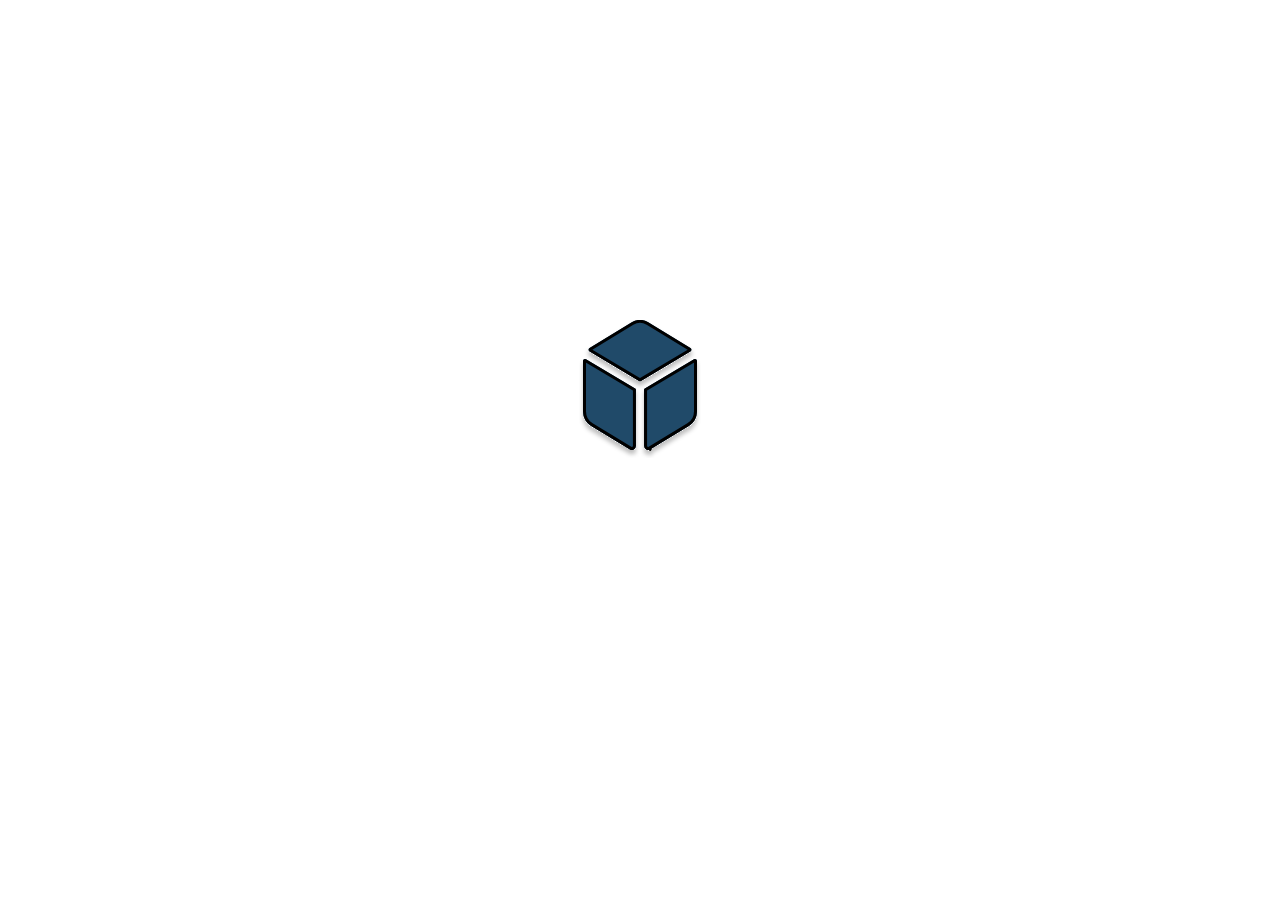
==== index.html @ 1a3fbafe "first commit" ====
<!DOCTYPE html>
<html lang="en">
<head>
    <meta charset="UTF-8">
    <meta name="viewport" content="width=device-width, initial-scale=1.0">
    <title>Document</title>
    <link rel="stylesheet" href="style.css">
</head>
<body>
    <div class="cont-1">
    <svg width="122" height="138" viewBox="0 0 122 138" fill="none" xmlns="http://www.w3.org/2000/svg">
        <g filter="url(#filter0_d_1_26)">
        <path d="M111.432 27.9179L69.1963 2.30417C64.1299 -0.768056 57.8675 -0.768056 52.8012 2.30417L10.5677 27.9179C9.21397 28.738 9.22161 30.7794 10.583 31.5893L61 61.5854L111.42 31.5893C112.781 30.7794 112.789 28.7405 111.432 27.9179ZM114.954 39.2495L65.0714 68.9257V125.754C65.0714 129.024 68.4787 131.063 71.1913 129.418L109.911 105.937C114.918 102.9 118 97.3196 118 91.2869V41.0903C118 39.4628 116.31 38.4421 114.954 39.2495ZM4 41.0903V91.2869C4 97.3222 7.08157 102.9 12.0894 105.937L50.8087 129.415C53.5238 131.061 56.9286 129.024 56.9286 125.752V68.9257L7.04594 39.2495C5.68964 38.4421 4 39.4628 4 41.0903Z" fill="#204A69"/>
        <path d="M11.3449 29.2008L11.3456 29.2004L53.5789 3.58677C53.579 3.58676 53.579 3.58674 53.579 3.58673C58.1674 0.804408 63.8302 0.804425 68.4185 3.58675L110.654 29.2004C110.654 29.2004 110.654 29.2004 110.654 29.2004C110.834 29.3097 110.946 29.5066 110.945 29.753C110.944 29.9995 110.831 30.1938 110.653 30.3002L61 59.84L11.35 30.3002L11.3499 30.3002C11.1717 30.1941 11.0582 29.9993 11.0572 29.7514C11.0562 29.5033 11.1682 29.3079 11.3449 29.2008ZM115.721 40.5387L115.721 40.5384C115.887 40.4396 116.055 40.4468 116.21 40.5407C116.37 40.6372 116.5 40.8218 116.5 41.0903V91.2869C116.5 96.8145 113.676 101.9 109.133 104.654L109.133 104.655L70.4135 128.135L71.1913 129.418L70.4134 128.135C68.7924 129.119 66.5714 127.964 66.5714 125.754V69.7787L115.721 40.5387ZM6.27865 40.5384L6.27902 40.5387L55.4286 69.7787V125.752C55.4286 127.963 53.211 129.117 51.5865 128.133C51.5863 128.133 51.5862 128.133 51.5861 128.133L12.8672 104.654C8.32386 101.899 5.5 96.8169 5.5 91.2869V41.0903C5.5 40.8218 5.63035 40.6372 5.79011 40.5407C5.9454 40.4468 6.11268 40.4396 6.27865 40.5384Z" stroke="black" stroke-width="3" stroke-linejoin="round"/>
        </g>
        <defs>
        <filter id="filter0_d_1_26" x="0" y="0" width="122" height="138" filterUnits="userSpaceOnUse" color-interpolation-filters="sRGB">
        <feFlood flood-opacity="0" result="BackgroundImageFix"/>
        <feColorMatrix in="SourceAlpha" type="matrix" values="0 0 0 0 0 0 0 0 0 0 0 0 0 0 0 0 0 0 127 0" result="hardAlpha"/>
        <feOffset dy="4"/>
        <feGaussianBlur stdDeviation="2"/>
        <feComposite in2="hardAlpha" operator="out"/>
        <feColorMatrix type="matrix" values="0 0 0 0 0 0 0 0 0 0 0 0 0 0 0 0 0 0 0.25 0"/>
        <feBlend mode="normal" in2="BackgroundImageFix" result="effect1_dropShadow_1_26"/>
        <feBlend mode="normal" in="SourceGraphic" in2="effect1_dropShadow_1_26" result="shape"/>
        </filter>
        </defs>
        </svg>
    </div>
        
</body>
</html>
---- style.css ----
*{
    margin: 0;
    padding: 0;
    box-sizing: border-box;
    font-family: system-ui, -apple-system, BlinkMacSystemFont, 'Segoe UI', Roboto, Oxygen, Ubuntu, Cantarell, 'Open Sans', 'Helvetica Neue', sans-serif;
}

.cont-1{
    display: flex;
    justify-content: center;
    margin-top: 20rem;
}

.svg-flex{
    display: flex;
    flex-direction: column;
    align-items: center;
}

.cont-2{
    display: flex;
    flex-direction: column;
    align-items: center;
    justify-content: center;
    margin-top: 10%;
}

.cont-3{
    display: flex;
    flex-direction: column;
    align-items: center;
    justify-content: center;
    margin-top: 5%;
}

.info{
    display: flex;
    flex-direction: column;
    align-items: center;
}

.bottom{
    margin-bottom: 15px;
}

input{
    padding-left: 14px;
    height: 45px;
    width: 350px;
    border-radius: 10px;
}

.link{
    background-color: #4f4f4f;
    width: 350px;
    height: 45px;
    text-align: center;
    text-decoration: none;
    color: white;
    padding: 10px;
    border-radius: 10px;
    margin-bottom: 10px;
}

.line{
    display: flex;
    align-items: center;
    gap: 10px;
    margin-bottom: 10px;
}

.line-1, .line-2{
    width: 150px;
    height: 1px;
    background-color: #4f4f4f;
}

.sign-up{
    text-align: center;
}

.google-1{
    display: flex;
    align-items: center;
    gap: 10px;
    text-decoration: none;
    text-align: center;
    color: #282828;
    font-weight: 600;
    border: 1px solid #4f4f4f;
    width: 350px;
    padding-top: 0.3rem;
    padding-bottom: 0.3rem;
    padding-left: 4rem;
    border-radius: 10px;
    margin-bottom: 10px;
}


@media only screen and (max-width: 768px){
    body{
        margin-top: 20rem;
    }
  }
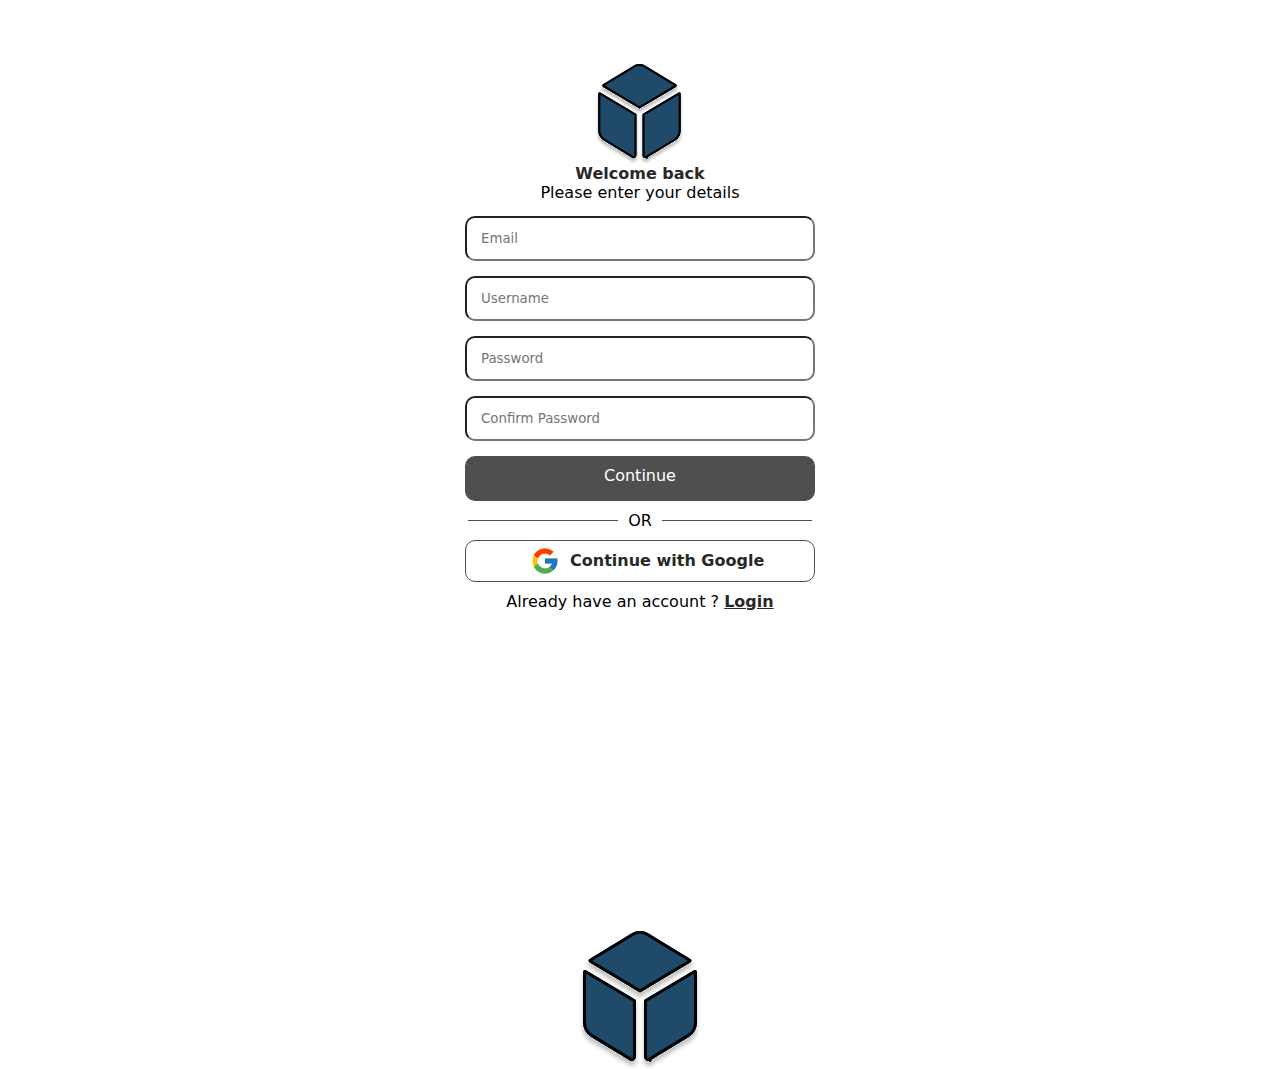
==== commit f935fc8c: "tweaks" ====
--- a/index.html
+++ b/index.html
@@ -1,14 +1,56 @@
 <!DOCTYPE html>
 <html lang="en">
+
 <head>
     <meta charset="UTF-8">
     <meta name="viewport" content="width=device-width, initial-scale=1.0">
     <title>Document</title>
-    <link rel="stylesheet" href="style.css">
+    <link rel="stylesheet" href="./style.css">
+    <script src="https://ajax.googleapis.com/ajax/libs/jquery/3.6.3/jquery.min.js"></script>
 </head>
-<body>
+
+<body onload="hideloader()">
+    <div class="cont-3">
+        <div class="svg-flex">
+            <svg width="95" height="100" viewBox="0 0 122 138" fill="none" xmlns="http://www.w3.org/2000/svg">
+            <g filter="url(#filter0_d_1_26)">
+            <path d="M111.432 27.9179L69.1963 2.30417C64.1299 -0.768056 57.8675 -0.768056 52.8012 2.30417L10.5677 27.9179C9.21397 28.738 9.22161 30.7794 10.583 31.5893L61 61.5854L111.42 31.5893C112.781 30.7794 112.789 28.7405 111.432 27.9179ZM114.954 39.2495L65.0714 68.9257V125.754C65.0714 129.024 68.4787 131.063 71.1913 129.418L109.911 105.937C114.918 102.9 118 97.3196 118 91.2869V41.0903C118 39.4628 116.31 38.4421 114.954 39.2495ZM4 41.0903V91.2869C4 97.3222 7.08157 102.9 12.0894 105.937L50.8087 129.415C53.5238 131.061 56.9286 129.024 56.9286 125.752V68.9257L7.04594 39.2495C5.68964 38.4421 4 39.4628 4 41.0903Z" fill="#204A69"/>
+            <path d="M11.3449 29.2008L11.3456 29.2004L53.5789 3.58677C53.579 3.58676 53.579 3.58674 53.579 3.58673C58.1674 0.804408 63.8302 0.804425 68.4185 3.58675L110.654 29.2004C110.654 29.2004 110.654 29.2004 110.654 29.2004C110.834 29.3097 110.946 29.5066 110.945 29.753C110.944 29.9995 110.831 30.1938 110.653 30.3002L61 59.84L11.35 30.3002L11.3499 30.3002C11.1717 30.1941 11.0582 29.9993 11.0572 29.7514C11.0562 29.5033 11.1682 29.3079 11.3449 29.2008ZM115.721 40.5387L115.721 40.5384C115.887 40.4396 116.055 40.4468 116.21 40.5407C116.37 40.6372 116.5 40.8218 116.5 41.0903V91.2869C116.5 96.8145 113.676 101.9 109.133 104.654L109.133 104.655L70.4135 128.135L71.1913 129.418L70.4134 128.135C68.7924 129.119 66.5714 127.964 66.5714 125.754V69.7787L115.721 40.5387ZM6.27865 40.5384L6.27902 40.5387L55.4286 69.7787V125.752C55.4286 127.963 53.211 129.117 51.5865 128.133C51.5863 128.133 51.5862 128.133 51.5861 128.133L12.8672 104.654C8.32386 101.899 5.5 96.8169 5.5 91.2869V41.0903C5.5 40.8218 5.63035 40.6372 5.79011 40.5407C5.9454 40.4468 6.11268 40.4396 6.27865 40.5384Z" stroke="black" stroke-width="3" stroke-linejoin="round"/>
+            </g>
+            <defs>
+            <filter id="filter0_d_1_26" x="0" y="0" width="122" height="138" filterUnits="userSpaceOnUse" color-interpolation-filters="sRGB">
+            <feFlood flood-opacity="0" result="BackgroundImageFix"/>
+            <feColorMatrix in="SourceAlpha" type="matrix" values="0 0 0 0 0 0 0 0 0 0 0 0 0 0 0 0 0 0 127 0" result="hardAlpha"/>
+            <feOffset dy="4"/>
+            <feGaussianBlur stdDeviation="2"/>
+            <feComposite in2="hardAlpha" operator="out"/>
+            <feColorMatrix type="matrix" values="0 0 0 0 0 0 0 0 0 0 0 0 0 0 0 0 0 0 0.25 0"/>
+            <feBlend mode="normal" in2="BackgroundImageFix" result="effect1_dropShadow_1_26"/>
+            <feBlend mode="normal" in="SourceGraphic" in2="effect1_dropShadow_1_26" result="shape"/>
+            </filter>
+            </defs>
+            </svg>
+            <div style="color: #282828; font-weight: 600;">Welcome back</div>
+            <p style="margin-bottom: 14px;">Please enter your details</p>
+        </div>
+        <div class="info">
+            <input type="email" placeholder="Email" class="bottom">
+            <input type="text" placeholder="Username" class="bottom">
+            <input type="password" placeholder="Password" class="bottom">
+            <input type="password" placeholder="Confirm Password" class="bottom">
+            <a href="#" class="link">Continue</a>
+            <div class="line">
+                <div class="line-1"></div>
+                <div>OR</div>
+                <div class="line-2"></div>
+            </div>
+            <a href="#" class="google-1"><svg xmlns="http://www.w3.org/2000/svg"  viewBox="0 0 48 48" width="30px" height="30px"><path fill="#FFC107" d="M43.611,20.083H42V20H24v8h11.303c-1.649,4.657-6.08,8-11.303,8c-6.627,0-12-5.373-12-12c0-6.627,5.373-12,12-12c3.059,0,5.842,1.154,7.961,3.039l5.657-5.657C34.046,6.053,29.268,4,24,4C12.955,4,4,12.955,4,24c0,11.045,8.955,20,20,20c11.045,0,20-8.955,20-20C44,22.659,43.862,21.35,43.611,20.083z"/><path fill="#FF3D00" d="M6.306,14.691l6.571,4.819C14.655,15.108,18.961,12,24,12c3.059,0,5.842,1.154,7.961,3.039l5.657-5.657C34.046,6.053,29.268,4,24,4C16.318,4,9.656,8.337,6.306,14.691z"/><path fill="#4CAF50" d="M24,44c5.166,0,9.86-1.977,13.409-5.192l-6.19-5.238C29.211,35.091,26.715,36,24,36c-5.202,0-9.619-3.317-11.283-7.946l-6.522,5.025C9.505,39.556,16.227,44,24,44z"/><path fill="#1976D2" d="M43.611,20.083H42V20H24v8h11.303c-0.792,2.237-2.231,4.166-4.087,5.571c0.001-0.001,0.002-0.001,0.003-0.002l6.19,5.238C36.971,39.205,44,34,44,24C44,22.659,43.862,21.35,43.611,20.083z"/></svg>Continue with Google</a>
+            <div class="sign-up">Already have an account ? <a href="login.html" style="color: #282828; font-weight: 600;">Login</a></div>
+
+        </div>
+    </div>
     <div class="cont-1">
-    <svg width="122" height="138" viewBox="0 0 122 138" fill="none" xmlns="http://www.w3.org/2000/svg">
+        <svg width="122" height="138" viewBox="0 0 122 138" fill="none" xmlns="http://www.w3.org/2000/svg">
         <g filter="url(#filter0_d_1_26)">
         <path d="M111.432 27.9179L69.1963 2.30417C64.1299 -0.768056 57.8675 -0.768056 52.8012 2.30417L10.5677 27.9179C9.21397 28.738 9.22161 30.7794 10.583 31.5893L61 61.5854L111.42 31.5893C112.781 30.7794 112.789 28.7405 111.432 27.9179ZM114.954 39.2495L65.0714 68.9257V125.754C65.0714 129.024 68.4787 131.063 71.1913 129.418L109.911 105.937C114.918 102.9 118 97.3196 118 91.2869V41.0903C118 39.4628 116.31 38.4421 114.954 39.2495ZM4 41.0903V91.2869C4 97.3222 7.08157 102.9 12.0894 105.937L50.8087 129.415C53.5238 131.061 56.9286 129.024 56.9286 125.752V68.9257L7.04594 39.2495C5.68964 38.4421 4 39.4628 4 41.0903Z" fill="#204A69"/>
         <path d="M11.3449 29.2008L11.3456 29.2004L53.5789 3.58677C53.579 3.58676 53.579 3.58674 53.579 3.58673C58.1674 0.804408 63.8302 0.804425 68.4185 3.58675L110.654 29.2004C110.654 29.2004 110.654 29.2004 110.654 29.2004C110.834 29.3097 110.946 29.5066 110.945 29.753C110.944 29.9995 110.831 30.1938 110.653 30.3002L61 59.84L11.35 30.3002L11.3499 30.3002C11.1717 30.1941 11.0582 29.9993 11.0572 29.7514C11.0562 29.5033 11.1682 29.3079 11.3449 29.2008ZM115.721 40.5387L115.721 40.5384C115.887 40.4396 116.055 40.4468 116.21 40.5407C116.37 40.6372 116.5 40.8218 116.5 41.0903V91.2869C116.5 96.8145 113.676 101.9 109.133 104.654L109.133 104.655L70.4135 128.135L71.1913 129.418L70.4134 128.135C68.7924 129.119 66.5714 127.964 66.5714 125.754V69.7787L115.721 40.5387ZM6.27865 40.5384L6.27902 40.5387L55.4286 69.7787V125.752C55.4286 127.963 53.211 129.117 51.5865 128.133C51.5863 128.133 51.5862 128.133 51.5861 128.133L12.8672 104.654C8.32386 101.899 5.5 96.8169 5.5 91.2869V41.0903C5.5 40.8218 5.63035 40.6372 5.79011 40.5407C5.9454 40.4468 6.11268 40.4396 6.27865 40.5384Z" stroke="black" stroke-width="3" stroke-linejoin="round"/>
@@ -27,6 +69,7 @@
         </defs>
         </svg>
     </div>
-        
+    <script src="./app.js"></script>
 </body>
+
 </html>--- a/style.css
+++ b/style.css
@@ -1,23 +1,23 @@
-*{
+* {
     margin: 0;
     padding: 0;
     box-sizing: border-box;
     font-family: system-ui, -apple-system, BlinkMacSystemFont, 'Segoe UI', Roboto, Oxygen, Ubuntu, Cantarell, 'Open Sans', 'Helvetica Neue', sans-serif;
 }
 
-.cont-1{
+.cont-1 {
     display: flex;
     justify-content: center;
     margin-top: 20rem;
 }
 
-.svg-flex{
+.svg-flex {
     display: flex;
     flex-direction: column;
     align-items: center;
 }
 
-.cont-2{
+.cont-2 {
     display: flex;
     flex-direction: column;
     align-items: center;
@@ -25,7 +25,7 @@
     margin-top: 10%;
 }
 
-.cont-3{
+.cont-3 {
     display: flex;
     flex-direction: column;
     align-items: center;
@@ -33,24 +33,24 @@
     margin-top: 5%;
 }
 
-.info{
+.info {
     display: flex;
     flex-direction: column;
     align-items: center;
 }
 
-.bottom{
+.bottom {
     margin-bottom: 15px;
 }
 
-input{
+input {
     padding-left: 14px;
     height: 45px;
     width: 350px;
     border-radius: 10px;
 }
 
-.link{
+.link {
     background-color: #4f4f4f;
     width: 350px;
     height: 45px;
@@ -62,24 +62,25 @@
     margin-bottom: 10px;
 }
 
-.line{
+.line {
     display: flex;
     align-items: center;
     gap: 10px;
     margin-bottom: 10px;
 }
 
-.line-1, .line-2{
+.line-1,
+.line-2 {
     width: 150px;
     height: 1px;
     background-color: #4f4f4f;
 }
 
-.sign-up{
+.sign-up {
     text-align: center;
 }
 
-.google-1{
+.google-1 {
     display: flex;
     align-items: center;
     gap: 10px;
@@ -96,10 +97,8 @@
     margin-bottom: 10px;
 }
 
-
-@media only screen and (max-width: 768px){
-    body{
+@media only screen and (max-width: 768px) {
+    body {
         margin-top: 20rem;
     }
-  }
-
+}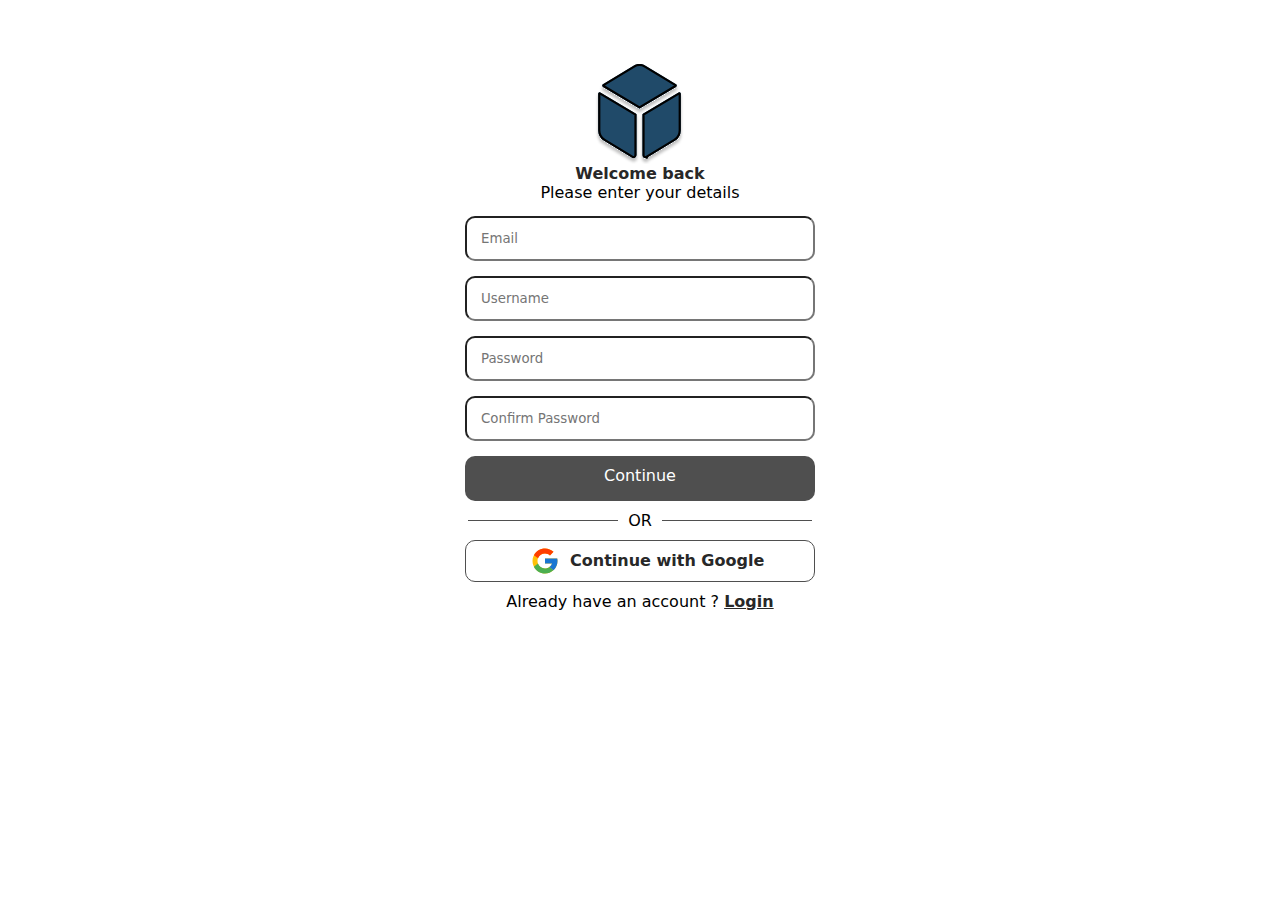
==== commit 296a4fda: "tweaks" ====
--- a/index.html
+++ b/index.html
@@ -49,7 +49,7 @@
 
         </div>
     </div>
-    <div class="cont-1">
+    <!-- <div class="cont-1">
         <svg width="122" height="138" viewBox="0 0 122 138" fill="none" xmlns="http://www.w3.org/2000/svg">
         <g filter="url(#filter0_d_1_26)">
         <path d="M111.432 27.9179L69.1963 2.30417C64.1299 -0.768056 57.8675 -0.768056 52.8012 2.30417L10.5677 27.9179C9.21397 28.738 9.22161 30.7794 10.583 31.5893L61 61.5854L111.42 31.5893C112.781 30.7794 112.789 28.7405 111.432 27.9179ZM114.954 39.2495L65.0714 68.9257V125.754C65.0714 129.024 68.4787 131.063 71.1913 129.418L109.911 105.937C114.918 102.9 118 97.3196 118 91.2869V41.0903C118 39.4628 116.31 38.4421 114.954 39.2495ZM4 41.0903V91.2869C4 97.3222 7.08157 102.9 12.0894 105.937L50.8087 129.415C53.5238 131.061 56.9286 129.024 56.9286 125.752V68.9257L7.04594 39.2495C5.68964 38.4421 4 39.4628 4 41.0903Z" fill="#204A69"/>
@@ -68,7 +68,7 @@
         </filter>
         </defs>
         </svg>
-    </div>
+    </div> -->
     <script src="./app.js"></script>
 </body>
 
--- a/style.css
+++ b/style.css
@@ -5,11 +5,12 @@
     font-family: system-ui, -apple-system, BlinkMacSystemFont, 'Segoe UI', Roboto, Oxygen, Ubuntu, Cantarell, 'Open Sans', 'Helvetica Neue', sans-serif;
 }
 
-.cont-1 {
+
+/* .cont-1 {
     display: flex;
     justify-content: center;
     margin-top: 20rem;
-}
+} */
 
 .svg-flex {
     display: flex;
